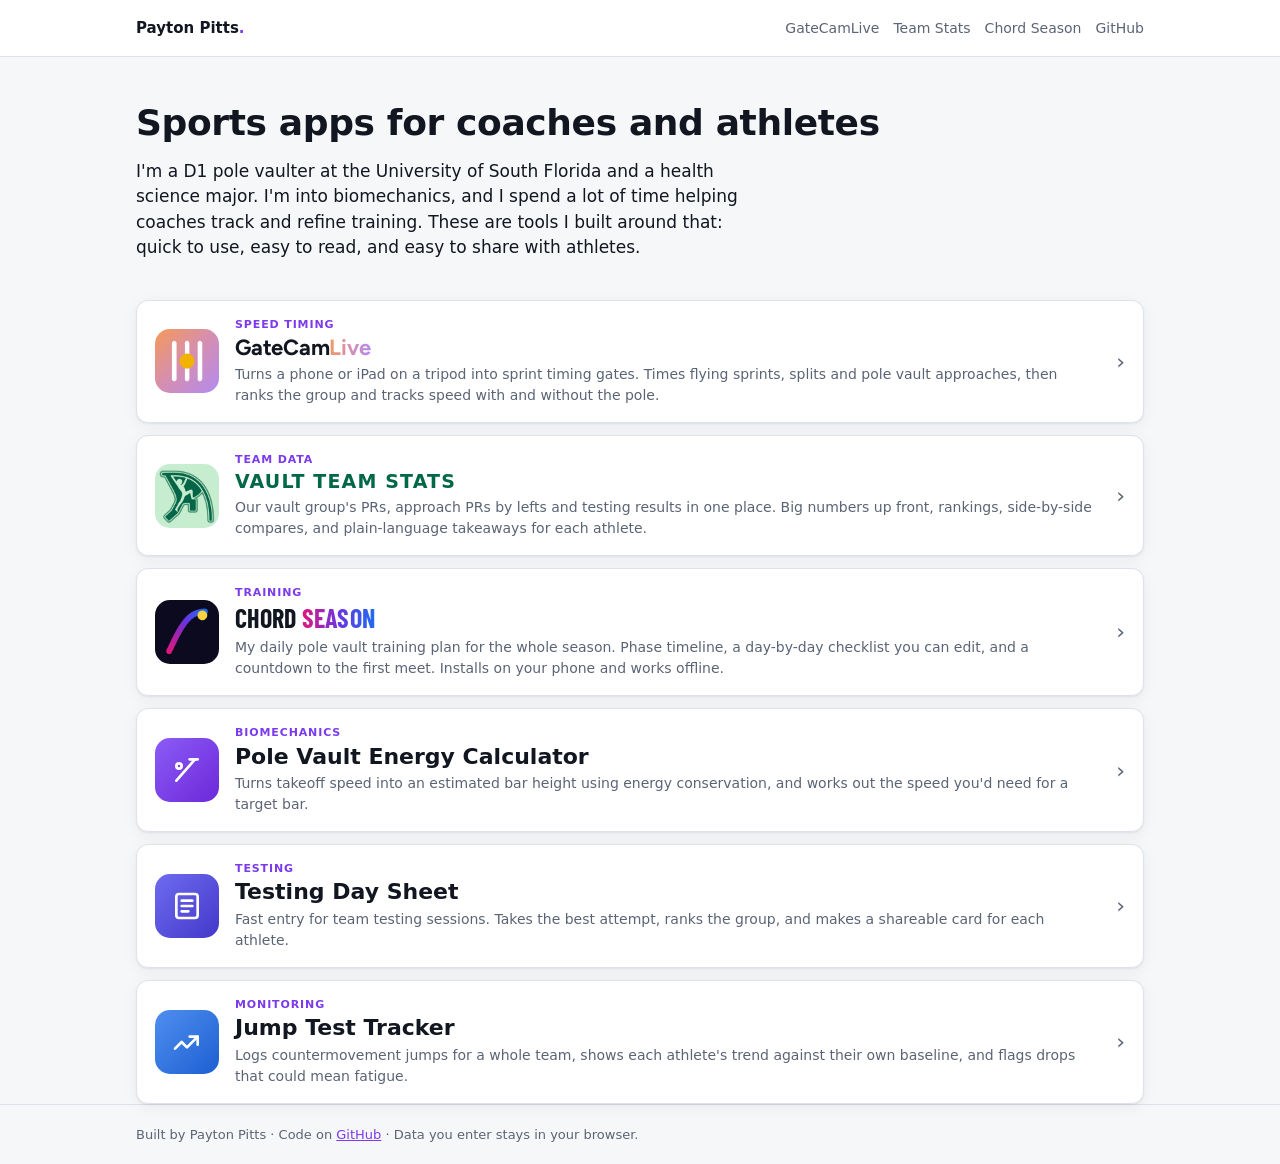
==== index.html @ 29517f49 "Give Jump Tracker a blue accent and Testing Day an indigo one Co-Authored-By: Claude Opus 5.5 <norep" ====
<!doctype html>
<html lang="en">
<head>
<meta charset="utf-8">
<meta name="viewport" content="width=device-width, initial-scale=1">
<title>Payton Pitts · Sports Apps</title>
<meta name="description" content="Sports performance apps by Payton Pitts, D1 pole vaulter at USF.">
<link rel="preconnect" href="https://fonts.googleapis.com">
<link rel="preconnect" href="https://fonts.gstatic.com" crossorigin>
<link rel="stylesheet" href="https://fonts.googleapis.com/css2?family=Figtree:wght@800&family=Barlow+Condensed:wght@700&display=swap">
<link rel="stylesheet" href="assets/style.css?v=3">
<style>
  .hero { padding: 44px 0 22px; }
  .hero p { max-width: 620px; font-size: 17px; }
  .apps { display: grid; gap: 12px; }
  .app {
    display: grid; grid-template-columns: 64px 1fr auto; gap: 16px; align-items: center;
    padding: 16px 18px; text-decoration: none; color: inherit;
    transition: border-color .15s, transform .15s;
  }
  .app:hover { border-color: var(--accent); transform: translateX(2px); }
  .app img, .app .ic { width: 64px; height: 64px; border-radius: 15px; display: block; }
  .app .ic { display: grid; place-items: center; background: linear-gradient(135deg, #8b5cf6, #6d28d9); }
  .app .ic svg { width: 32px; height: 32px; stroke: #fff; fill: none; stroke-width: 2; stroke-linecap: round; stroke-linejoin: round; }
  .app .ic.blue { background: linear-gradient(135deg, #4f8ff0, #1d5fd1); }
  .app .ic.indigo { background: linear-gradient(135deg, #6f6cf0, #4338ca); }
  .app .meta { min-width: 0; }
  .app .tag { font-size: 11px; color: var(--accent); font-weight: 700; text-transform: uppercase; letter-spacing: .08em; }
  .app .name { font-size: 22px; line-height: 1.15; margin: 2px 0 4px; font-weight: 700; color: var(--text); }
  .app p { margin: 0; color: var(--muted); font-size: 14px; }
  .app .go { color: var(--muted); font-size: 22px; padding-left: 4px; }
  .app:hover .go { color: var(--accent); }

  /* each app's own wordmark */
  .wm-gatecam { font-family: "Figtree", system-ui, sans-serif; font-weight: 800; letter-spacing: -.01em; }
  .wm-gatecam em { font-style: normal; background: linear-gradient(100deg, #F59A5B, #D58FB3 50%, #B48BF2); -webkit-background-clip: text; background-clip: text; color: transparent; }
  .wm-team { font-family: system-ui, -apple-system, "Segoe UI", Roboto, sans-serif; font-weight: 800; text-transform: uppercase; letter-spacing: .06em; font-size: 19px !important; color: #006747 !important; }
  .wm-chord { font-family: "Barlow Condensed", "Arial Narrow", sans-serif; font-weight: 700; text-transform: uppercase; letter-spacing: .01em; font-size: 26px !important; }
  .wm-chord em { font-style: normal; background: linear-gradient(90deg, #e3167b, #6a35e0, #1f6cf0); -webkit-background-clip: text; background-clip: text; color: transparent; }
  @media (prefers-color-scheme: dark) {
    .wm-team { color: #34c784 !important; }
    .wm-chord em { background-image: linear-gradient(90deg, #ff4fa3, #9474ff, #4f9bff); }
  }
  @media (max-width: 560px) {
    .app { grid-template-columns: 52px 1fr; gap: 12px; padding: 14px; align-items: start; }
    .app img, .app .ic { width: 52px; height: 52px; border-radius: 12px; }
    .app .go { display: none; }
    .app .name { font-size: 20px; }
  }
</style>
</head>
<body>
<div class="topbar"><div class="wrap">
  <a class="brand" href="./">Payton Pitts<span>.</span></a>
  <nav>
    <a href="gatecam/">GateCamLive</a>
    <a href="team/">Team Stats</a>
    <a href="chord/">Chord Season</a>
    <a href="https://github.com/paytonpittspv">GitHub</a>
  </nav>
</div></div>

<main class="wrap">
  <section class="hero">
    <h1>Sports apps for coaches and athletes</h1>
    <p>I'm a D1 pole vaulter at the University of South Florida and a health science major. I'm into biomechanics, and I spend a lot of time helping coaches track and refine training. These are tools I built around that: quick to use, easy to read, and easy to share with athletes.</p>
  </section>

  <section class="apps">
    <a class="card app" href="gatecam/">
      <img src="gatecam/icon-180.png" alt="" width="64" height="64">
      <div class="meta">
        <div class="tag">Speed timing</div>
        <div class="name wm-gatecam">GateCam<em>Live</em></div>
        <p>Turns a phone or iPad on a tripod into sprint timing gates. Times flying sprints, splits and pole vault approaches, then ranks the group and tracks speed with and without the pole.</p>
      </div>
      <span class="go" aria-hidden="true">&rsaquo;</span>
    </a>

    <a class="card app" href="team/">
      <img src="team/icon-192.png" alt="" width="64" height="64">
      <div class="meta">
        <div class="tag">Team data</div>
        <div class="name wm-team">Vault Team Stats</div>
        <p>Our vault group's PRs, approach PRs by lefts and testing results in one place. Big numbers up front, rankings, side-by-side compares, and plain-language takeaways for each athlete.</p>
      </div>
      <span class="go" aria-hidden="true">&rsaquo;</span>
    </a>

    <a class="card app" href="chord/">
      <img src="chord/icons/apple-touch-icon.png" alt="" width="64" height="64">
      <div class="meta">
        <div class="tag">Training</div>
        <div class="name wm-chord">Chord <em>Season</em></div>
        <p>My daily pole vault training plan for the whole season. Phase timeline, a day-by-day checklist you can edit, and a countdown to the first meet. Installs on your phone and works offline.</p>
      </div>
      <span class="go" aria-hidden="true">&rsaquo;</span>
    </a>

    <a class="card app" href="vault/">
      <span class="ic" aria-hidden="true"><svg viewBox="0 0 24 24"><path d="M4 20L18 4"/><path d="M14 4h6"/><circle cx="6" cy="9" r="2"/></svg></span>
      <div class="meta">
        <div class="tag">Biomechanics</div>
        <div class="name">Pole Vault Energy Calculator</div>
        <p>Turns takeoff speed into an estimated bar height using energy conservation, and works out the speed you'd need for a target bar.</p>
      </div>
      <span class="go" aria-hidden="true">&rsaquo;</span>
    </a>

    <a class="card app" href="testing/">
      <span class="ic indigo" aria-hidden="true"><svg viewBox="0 0 24 24"><rect x="4" y="3" width="16" height="18" rx="2"/><path d="M8 8h8M8 12h8M8 16h5"/></svg></span>
      <div class="meta">
        <div class="tag">Testing</div>
        <div class="name">Testing Day Sheet</div>
        <p>Fast entry for team testing sessions. Takes the best attempt, ranks the group, and makes a shareable card for each athlete.</p>
      </div>
      <span class="go" aria-hidden="true">&rsaquo;</span>
    </a>

    <a class="card app" href="jump/">
      <span class="ic blue" aria-hidden="true"><svg viewBox="0 0 24 24"><path d="M3 17l5-5 4 4 8-8"/><path d="M14 8h6v6"/></svg></span>
      <div class="meta">
        <div class="tag">Monitoring</div>
        <div class="name">Jump Test Tracker</div>
        <p>Logs countermovement jumps for a whole team, shows each athlete's trend against their own baseline, and flags drops that could mean fatigue.</p>
      </div>
      <span class="go" aria-hidden="true">&rsaquo;</span>
    </a>
  </section>
</main>

<footer class="site"><div class="wrap">
  Built by Payton Pitts · Code on <a href="https://github.com/paytonpittspv/paytonpittspv.github.io">GitHub</a> · Data you enter stays in your browser.
</div></footer>
</body>
</html>
---- assets/style.css ----
:root {
  --bg: #f6f7f9;
  --surface: #ffffff;
  --surface-2: #eef1f5;
  --text: #121620;
  --muted: #5b6475;
  --line: #dde2ea;
  --accent: #7c3aed;
  --accent-ink: #ffffff;
  --good: #1f9d6b;
  --warn: #d98a00;
  --bad: #d64545;
  --chart-1: #7c3aed;
  --chart-2: #c026d3;
  --chart-3: #8a94a6;
  --radius: 12px;
  --shadow: 0 1px 2px rgba(16, 22, 32, .06), 0 4px 16px rgba(16, 22, 32, .05);
  color-scheme: light;
}
@media (prefers-color-scheme: dark) {
  :root {
    --bg: #0d1117;
    --surface: #151b24;
    --surface-2: #1c2430;
    --text: #e8ecf2;
    --muted: #96a0b2;
    --line: #273142;
    --accent: #a78bfa;
    --accent-ink: #14101f;
    --good: #3ccf91;
    --warn: #f2b134;
    --bad: #ff6b6b;
    --chart-1: #a78bfa;
    --chart-2: #f0abfc;
    --chart-3: #6c778a;
    --shadow: none;
    color-scheme: dark;
  }
}

* { box-sizing: border-box; }
html { -webkit-text-size-adjust: 100%; }
body {
  margin: 0;
  background: var(--bg);
  color: var(--text);
  font: 15px/1.5 "Inter", system-ui, -apple-system, "Segoe UI", Roboto, sans-serif;
}
a { color: var(--accent); }
h1, h2, h3 { line-height: 1.2; margin: 0 0 .4em; letter-spacing: -.01em; }
h1 { font-size: clamp(26px, 5vw, 36px); }
h2 { font-size: 20px; }
h3 { font-size: 16px; }
p { margin: 0 0 1em; }
.muted { color: var(--muted); }
.small { font-size: 13px; }
.num { font-variant-numeric: tabular-nums; }

.wrap { max-width: 1040px; margin: 0 auto; padding: 0 16px; }

.topbar {
  border-bottom: 1px solid var(--line);
  background: var(--surface);
}
.topbar .wrap {
  display: flex; align-items: center; justify-content: space-between;
  gap: 12px; height: 56px;
}
.brand { font-weight: 700; color: var(--text); text-decoration: none; }
.brand span { color: var(--accent); }
.topbar nav { display: flex; gap: 14px; flex-wrap: wrap; }
.topbar nav a { color: var(--muted); text-decoration: none; font-size: 14px; }
.topbar nav a:hover, .topbar nav a[aria-current] { color: var(--text); }

header.page { padding: 28px 0 8px; }
main { padding-bottom: 48px; }

.card {
  background: var(--surface);
  border: 1px solid var(--line);
  border-radius: var(--radius);
  padding: 18px;
  box-shadow: var(--shadow);
}
.grid { display: grid; gap: 16px; }
.grid.two { grid-template-columns: repeat(auto-fit, minmax(300px, 1fr)); }
.grid.three { grid-template-columns: repeat(auto-fit, minmax(240px, 1fr)); }
.stack > * + * { margin-top: 16px; }

.row { display: flex; gap: 10px; flex-wrap: wrap; align-items: end; }
label { display: grid; gap: 4px; font-size: 13px; color: var(--muted); }
input, select {
  font: inherit; color: var(--text);
  background: var(--surface-2);
  border: 1px solid var(--line);
  border-radius: 8px;
  padding: 8px 10px;
  min-width: 0;
}
input:focus, select:focus, button:focus-visible { outline: 2px solid var(--accent); outline-offset: 1px; }
input[type="number"] { width: 100%; }
input[type="range"] { padding: 0; accent-color: var(--accent); }

button, .btn {
  font: inherit; font-weight: 600; font-size: 14px;
  border: 1px solid var(--line);
  background: var(--surface-2);
  color: var(--text);
  border-radius: 8px;
  padding: 8px 14px;
  cursor: pointer;
  text-decoration: none;
  display: inline-flex; align-items: center; gap: 6px;
}
button.primary, .btn.primary { background: var(--accent); border-color: var(--accent); color: var(--accent-ink); }
button.ghost { background: transparent; }
button:hover { filter: brightness(1.05); }

.seg { display: inline-flex; border: 1px solid var(--line); border-radius: 8px; overflow: hidden; }
.seg button { border: 0; border-radius: 0; background: transparent; padding: 6px 12px; }
.seg button[aria-pressed="true"] { background: var(--accent); color: var(--accent-ink); }

.table-wrap { overflow-x: auto; }
table { width: 100%; border-collapse: collapse; font-size: 14px; }
th, td { text-align: left; padding: 9px 10px; border-bottom: 1px solid var(--line); white-space: nowrap; }
th { font-size: 12px; text-transform: uppercase; letter-spacing: .04em; color: var(--muted); font-weight: 600; }
td.r, th.r { text-align: right; }
tbody tr:hover { background: var(--surface-2); }

.pill {
  display: inline-block; font-size: 12px; font-weight: 600;
  padding: 2px 8px; border-radius: 999px;
  background: var(--surface-2); color: var(--muted);
}
.pill.good { background: color-mix(in srgb, var(--good) 16%, transparent); color: var(--good); }
.pill.warn { background: color-mix(in srgb, var(--warn) 18%, transparent); color: var(--warn); }
.pill.bad  { background: color-mix(in srgb, var(--bad) 16%, transparent); color: var(--bad); }

.stat { display: grid; gap: 2px; }
.stat .k { font-size: 12px; color: var(--muted); text-transform: uppercase; letter-spacing: .04em; }
.stat .v { font-size: 28px; font-weight: 700; font-variant-numeric: tabular-nums; }
.stat .v small { font-size: 14px; font-weight: 500; color: var(--muted); }

.note {
  border-left: 3px solid var(--accent);
  background: var(--surface-2);
  padding: 10px 12px; border-radius: 0 8px 8px 0;
  font-size: 13px; color: var(--muted);
}

footer.site { border-top: 1px solid var(--line); padding: 20px 0; color: var(--muted); font-size: 13px; }

svg text { fill: var(--muted); font: 11px system-ui, sans-serif; }

@media (max-width: 560px) {
  .topbar nav { display: none; }
  .stat .v { font-size: 24px; }
}
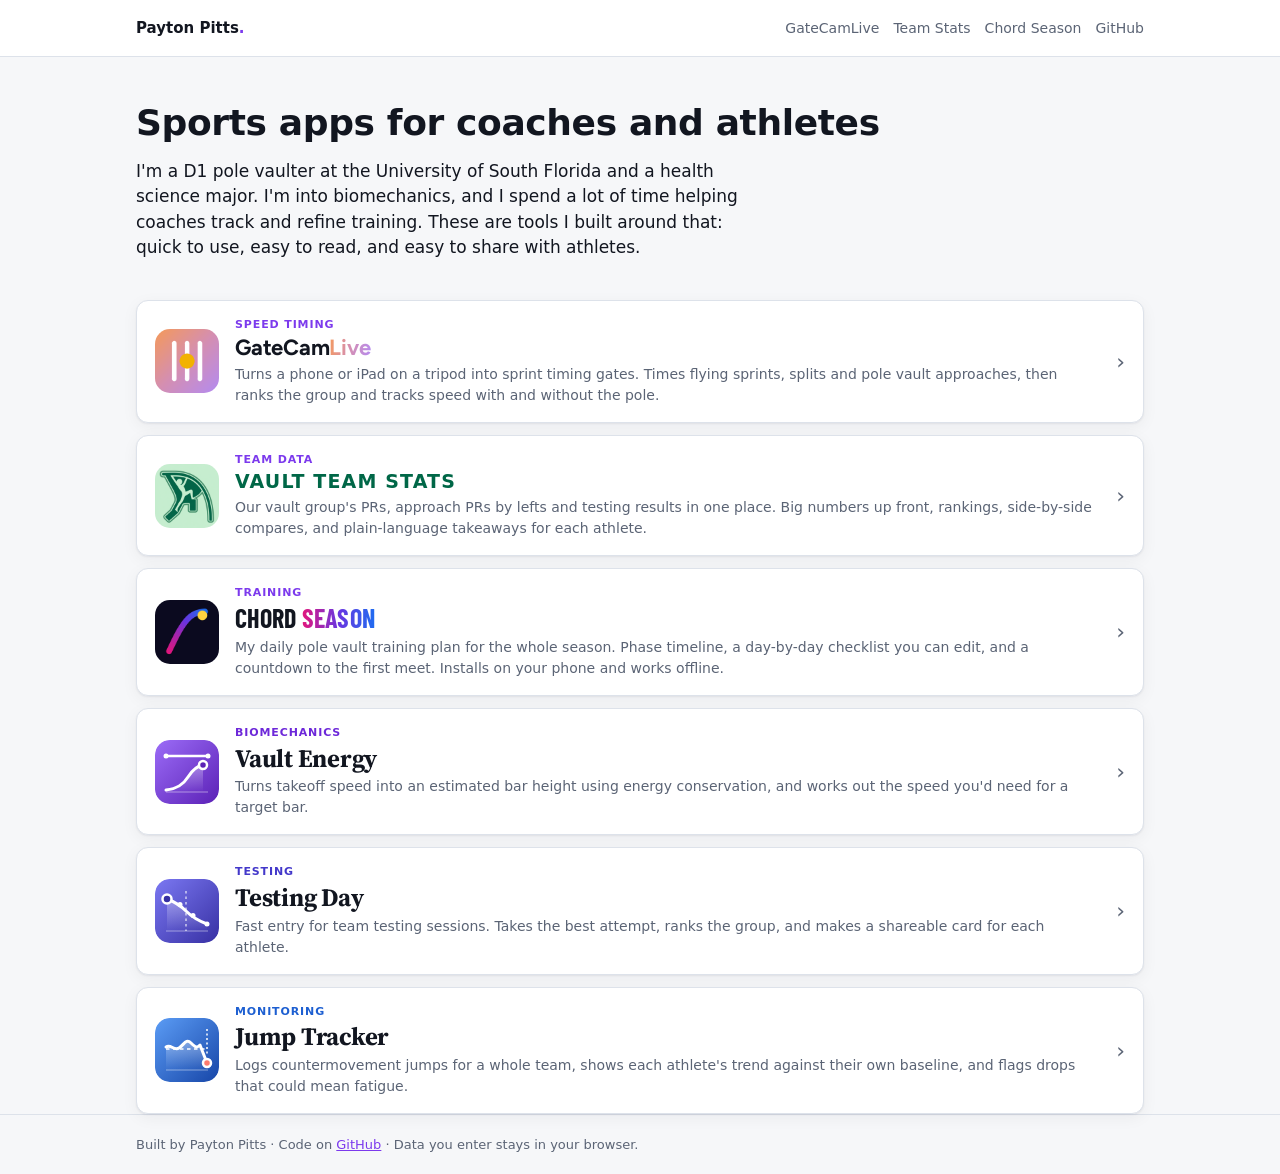
==== commit 4647868e: "Home: serif titles and new chart icons for Vault Energy, Testing Day, Jump Tracker Co-Authored-By: C" ====
--- a/index.html
+++ b/index.html
@@ -7,7 +7,7 @@
 <meta name="description" content="Sports performance apps by Payton Pitts, D1 pole vaulter at USF.">
 <link rel="preconnect" href="https://fonts.googleapis.com">
 <link rel="preconnect" href="https://fonts.gstatic.com" crossorigin>
-<link rel="stylesheet" href="https://fonts.googleapis.com/css2?family=Figtree:wght@800&family=Barlow+Condensed:wght@700&display=swap">
+<link rel="stylesheet" href="https://fonts.googleapis.com/css2?family=Figtree:wght@800&family=Barlow+Condensed:wght@700&family=Source+Serif+4:opsz,wght@8..60,600&display=swap">
 <link rel="stylesheet" href="assets/style.css?v=3">
 <style>
   .hero { padding: 44px 0 22px; }
@@ -22,8 +22,12 @@
   .app img, .app .ic { width: 64px; height: 64px; border-radius: 15px; display: block; }
   .app .ic { display: grid; place-items: center; background: linear-gradient(135deg, #8b5cf6, #6d28d9); }
   .app .ic svg { width: 32px; height: 32px; stroke: #fff; fill: none; stroke-width: 2; stroke-linecap: round; stroke-linejoin: round; }
-  .app .ic.blue { background: linear-gradient(135deg, #4f8ff0, #1d5fd1); }
-  .app .ic.indigo { background: linear-gradient(135deg, #6f6cf0, #4338ca); }
+  /* the three lab apps share the serif title used inside them, each in its own accent */
+  .wm-lab { font-family: "Source Serif 4", Georgia, serif; font-weight: 600; letter-spacing: -.01em; font-size: 25px !important; }
+  .t-purple { --app: #6d28d9; } .t-indigo { --app: #4338ca; } .t-blue { --app: #1d5fd1; }
+  @media (prefers-color-scheme: dark) { .t-purple { --app: #b49cff; } .t-indigo { --app: #a5adff; } .t-blue { --app: #7cb2ff; } }
+  .app[class*="t-"] .tag, .app[class*="t-"]:hover .go { color: var(--app); }
+  .app[class*="t-"]:hover { border-color: var(--app); }
   .app .meta { min-width: 0; }
   .app .tag { font-size: 11px; color: var(--accent); font-weight: 700; text-transform: uppercase; letter-spacing: .08em; }
   .app .name { font-size: 22px; line-height: 1.15; margin: 2px 0 4px; font-weight: 700; color: var(--text); }
@@ -97,31 +101,31 @@
       <span class="go" aria-hidden="true">&rsaquo;</span>
     </a>
 
-    <a class="card app" href="vault/">
-      <span class="ic" aria-hidden="true"><svg viewBox="0 0 24 24"><path d="M4 20L18 4"/><path d="M14 4h6"/><circle cx="6" cy="9" r="2"/></svg></span>
+    <a class="card app t-purple" href="vault/">
+      <img src="vault/icon.svg" alt="" width="64" height="64">
       <div class="meta">
         <div class="tag">Biomechanics</div>
-        <div class="name">Pole Vault Energy Calculator</div>
+        <div class="name wm-lab">Vault Energy</div>
         <p>Turns takeoff speed into an estimated bar height using energy conservation, and works out the speed you'd need for a target bar.</p>
       </div>
       <span class="go" aria-hidden="true">&rsaquo;</span>
     </a>
 
-    <a class="card app" href="testing/">
-      <span class="ic indigo" aria-hidden="true"><svg viewBox="0 0 24 24"><rect x="4" y="3" width="16" height="18" rx="2"/><path d="M8 8h8M8 12h8M8 16h5"/></svg></span>
+    <a class="card app t-indigo" href="testing/">
+      <img src="testing/icon.svg" alt="" width="64" height="64">
       <div class="meta">
         <div class="tag">Testing</div>
-        <div class="name">Testing Day Sheet</div>
+        <div class="name wm-lab">Testing Day</div>
         <p>Fast entry for team testing sessions. Takes the best attempt, ranks the group, and makes a shareable card for each athlete.</p>
       </div>
       <span class="go" aria-hidden="true">&rsaquo;</span>
     </a>
 
-    <a class="card app" href="jump/">
-      <span class="ic blue" aria-hidden="true"><svg viewBox="0 0 24 24"><path d="M3 17l5-5 4 4 8-8"/><path d="M14 8h6v6"/></svg></span>
+    <a class="card app t-blue" href="jump/">
+      <img src="jump/icon.svg" alt="" width="64" height="64">
       <div class="meta">
         <div class="tag">Monitoring</div>
-        <div class="name">Jump Test Tracker</div>
+        <div class="name wm-lab">Jump Tracker</div>
         <p>Logs countermovement jumps for a whole team, shows each athlete's trend against their own baseline, and flags drops that could mean fatigue.</p>
       </div>
       <span class="go" aria-hidden="true">&rsaquo;</span>
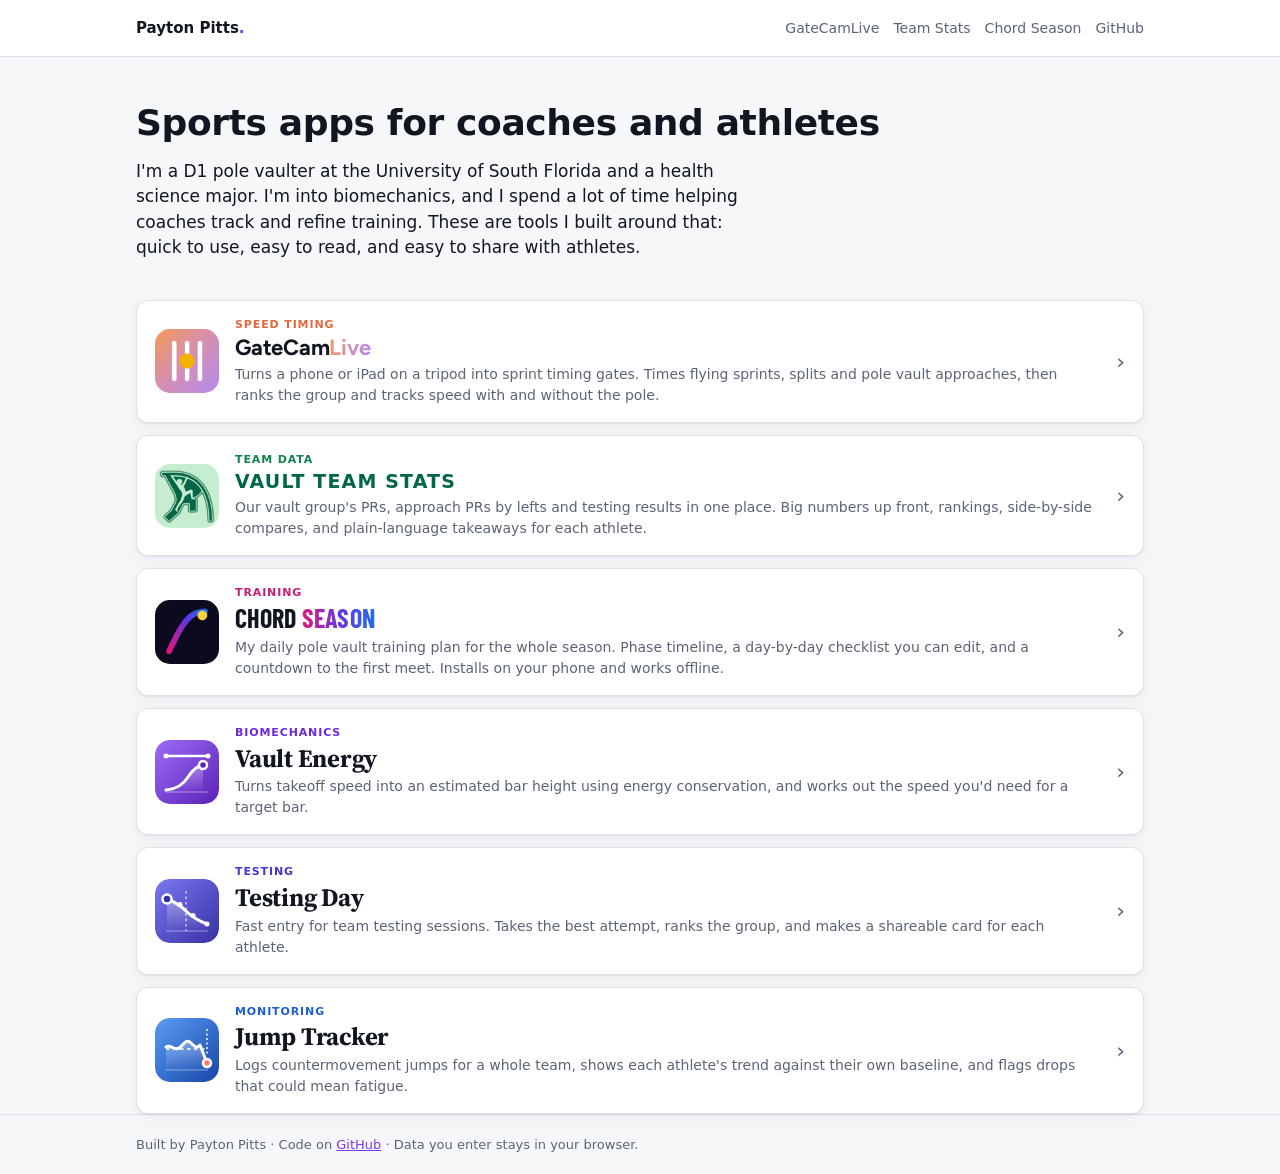
==== commit 68c6db2f: "Home: coral, green and pink labels for GateCamLive, Team Stats, Chord Season Co-Authored-By: Claude " ====
--- a/index.html
+++ b/index.html
@@ -24,8 +24,8 @@
   .app .ic svg { width: 32px; height: 32px; stroke: #fff; fill: none; stroke-width: 2; stroke-linecap: round; stroke-linejoin: round; }
   /* the three lab apps share the serif title used inside them, each in its own accent */
   .wm-lab { font-family: "Source Serif 4", Georgia, serif; font-weight: 600; letter-spacing: -.01em; font-size: 25px !important; }
-  .t-purple { --app: #6d28d9; } .t-indigo { --app: #4338ca; } .t-blue { --app: #1d5fd1; }
-  @media (prefers-color-scheme: dark) { .t-purple { --app: #b49cff; } .t-indigo { --app: #a5adff; } .t-blue { --app: #7cb2ff; } }
+  .t-coral { --app: #e2663f; } .t-green { --app: #13804f; } .t-pink { --app: #c81d77; } .t-purple { --app: #6d28d9; } .t-indigo { --app: #4338ca; } .t-blue { --app: #1d5fd1; }
+  @media (prefers-color-scheme: dark) { .t-coral { --app: #ff9a7a; } .t-green { --app: #4cc38a; } .t-pink { --app: #ff7ab8; } .t-purple { --app: #b49cff; } .t-indigo { --app: #a5adff; } .t-blue { --app: #7cb2ff; } }
   .app[class*="t-"] .tag, .app[class*="t-"]:hover .go { color: var(--app); }
   .app[class*="t-"]:hover { border-color: var(--app); }
   .app .meta { min-width: 0; }
@@ -71,7 +71,7 @@
   </section>
 
   <section class="apps">
-    <a class="card app" href="gatecam/">
+    <a class="card app t-coral" href="gatecam/">
       <img src="gatecam/icon-180.png" alt="" width="64" height="64">
       <div class="meta">
         <div class="tag">Speed timing</div>
@@ -81,7 +81,7 @@
       <span class="go" aria-hidden="true">&rsaquo;</span>
     </a>
 
-    <a class="card app" href="team/">
+    <a class="card app t-green" href="team/">
       <img src="team/icon-192.png" alt="" width="64" height="64">
       <div class="meta">
         <div class="tag">Team data</div>
@@ -91,7 +91,7 @@
       <span class="go" aria-hidden="true">&rsaquo;</span>
     </a>
 
-    <a class="card app" href="chord/">
+    <a class="card app t-pink" href="chord/">
       <img src="chord/icons/apple-touch-icon.png" alt="" width="64" height="64">
       <div class="meta">
         <div class="tag">Training</div>
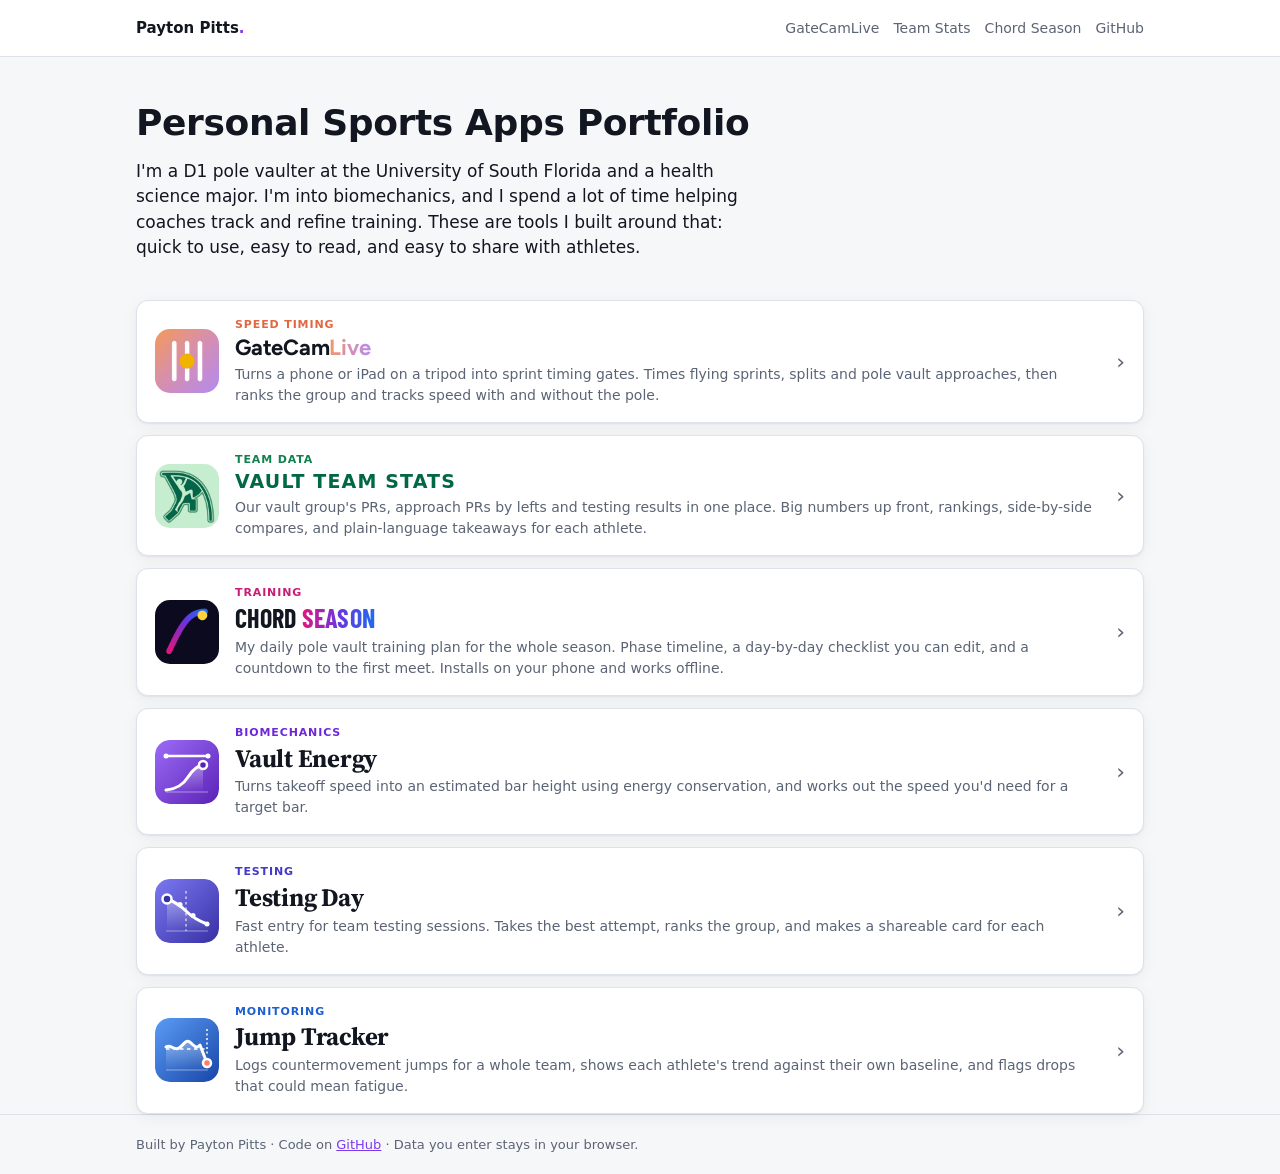
==== commit 51ab2253: "Home: retitle to Personal Sports Apps Portfolio Co-Authored-By: Claude Opus 5.5 <noreply@anthropic.c" ====
--- a/index.html
+++ b/index.html
@@ -3,7 +3,7 @@
 <head>
 <meta charset="utf-8">
 <meta name="viewport" content="width=device-width, initial-scale=1">
-<title>Payton Pitts · Sports Apps</title>
+<title>Payton Pitts · Personal Sports Apps Portfolio</title>
 <meta name="description" content="Sports performance apps by Payton Pitts, D1 pole vaulter at USF.">
 <link rel="preconnect" href="https://fonts.googleapis.com">
 <link rel="preconnect" href="https://fonts.gstatic.com" crossorigin>
@@ -66,7 +66,7 @@
 
 <main class="wrap">
   <section class="hero">
-    <h1>Sports apps for coaches and athletes</h1>
+    <h1>Personal Sports Apps Portfolio</h1>
     <p>I'm a D1 pole vaulter at the University of South Florida and a health science major. I'm into biomechanics, and I spend a lot of time helping coaches track and refine training. These are tools I built around that: quick to use, easy to read, and easy to share with athletes.</p>
   </section>
 
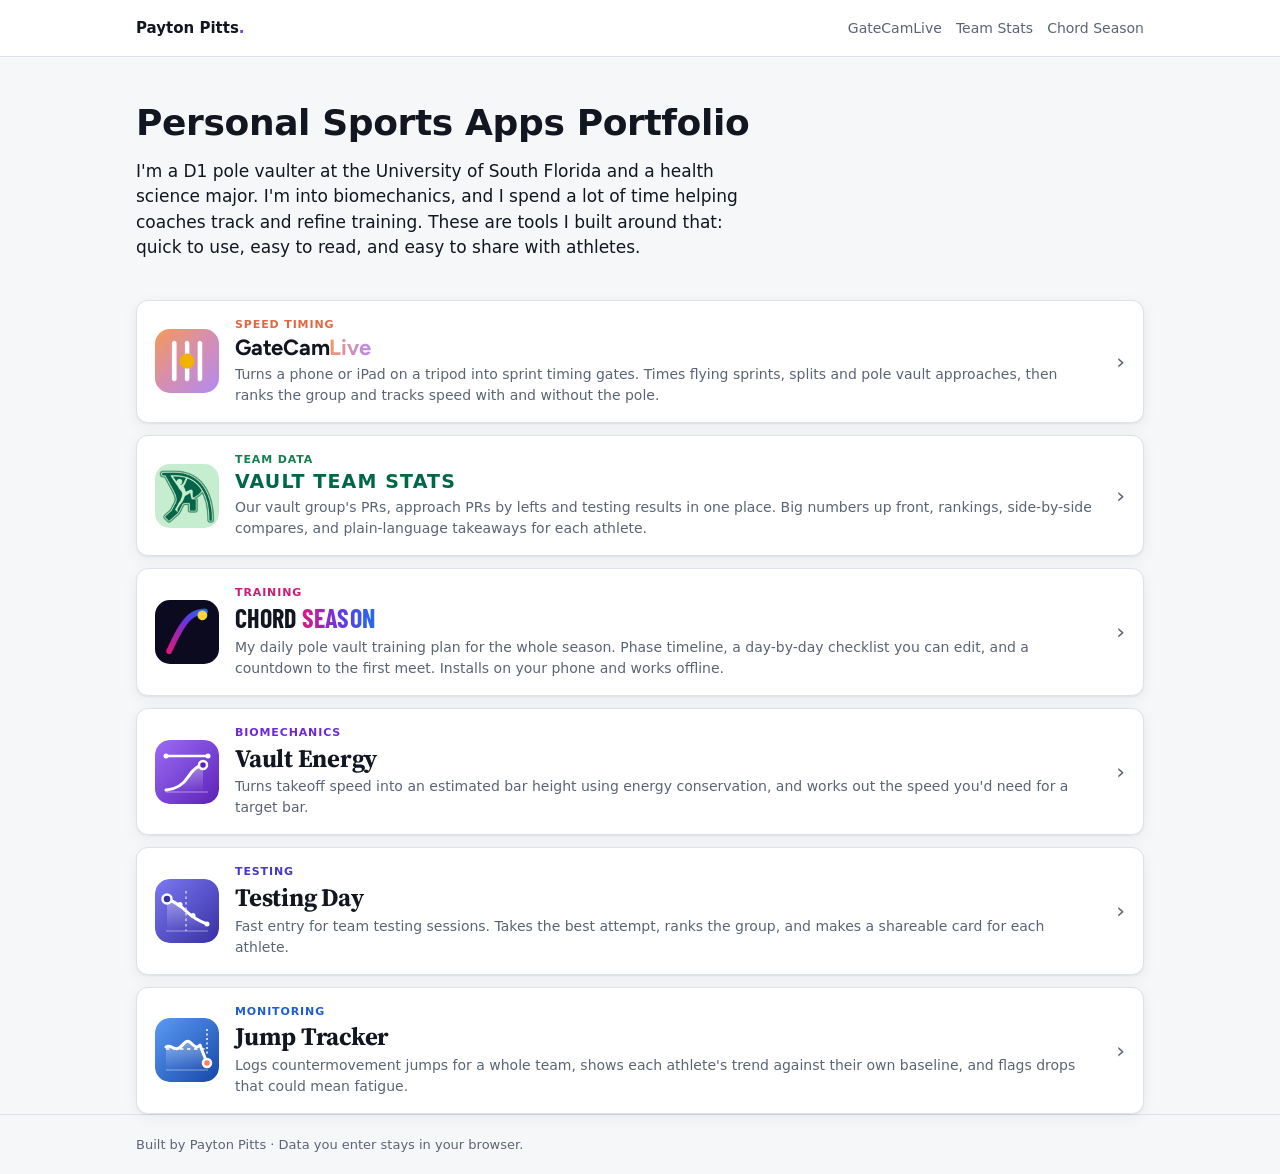
==== commit 5d42019c: "Home: remove GitHub links Co-Authored-By: Claude Opus 5.5 <noreply@anthropic.com> Claude-Session: ht" ====
--- a/index.html
+++ b/index.html
@@ -60,7 +60,6 @@
     <a href="gatecam/">GateCamLive</a>
     <a href="team/">Team Stats</a>
     <a href="chord/">Chord Season</a>
-    <a href="https://github.com/paytonpittspv">GitHub</a>
   </nav>
 </div></div>
 
@@ -134,7 +133,7 @@
 </main>
 
 <footer class="site"><div class="wrap">
-  Built by Payton Pitts · Code on <a href="https://github.com/paytonpittspv/paytonpittspv.github.io">GitHub</a> · Data you enter stays in your browser.
+  Built by Payton Pitts · Data you enter stays in your browser.
 </div></footer>
 </body>
 </html>
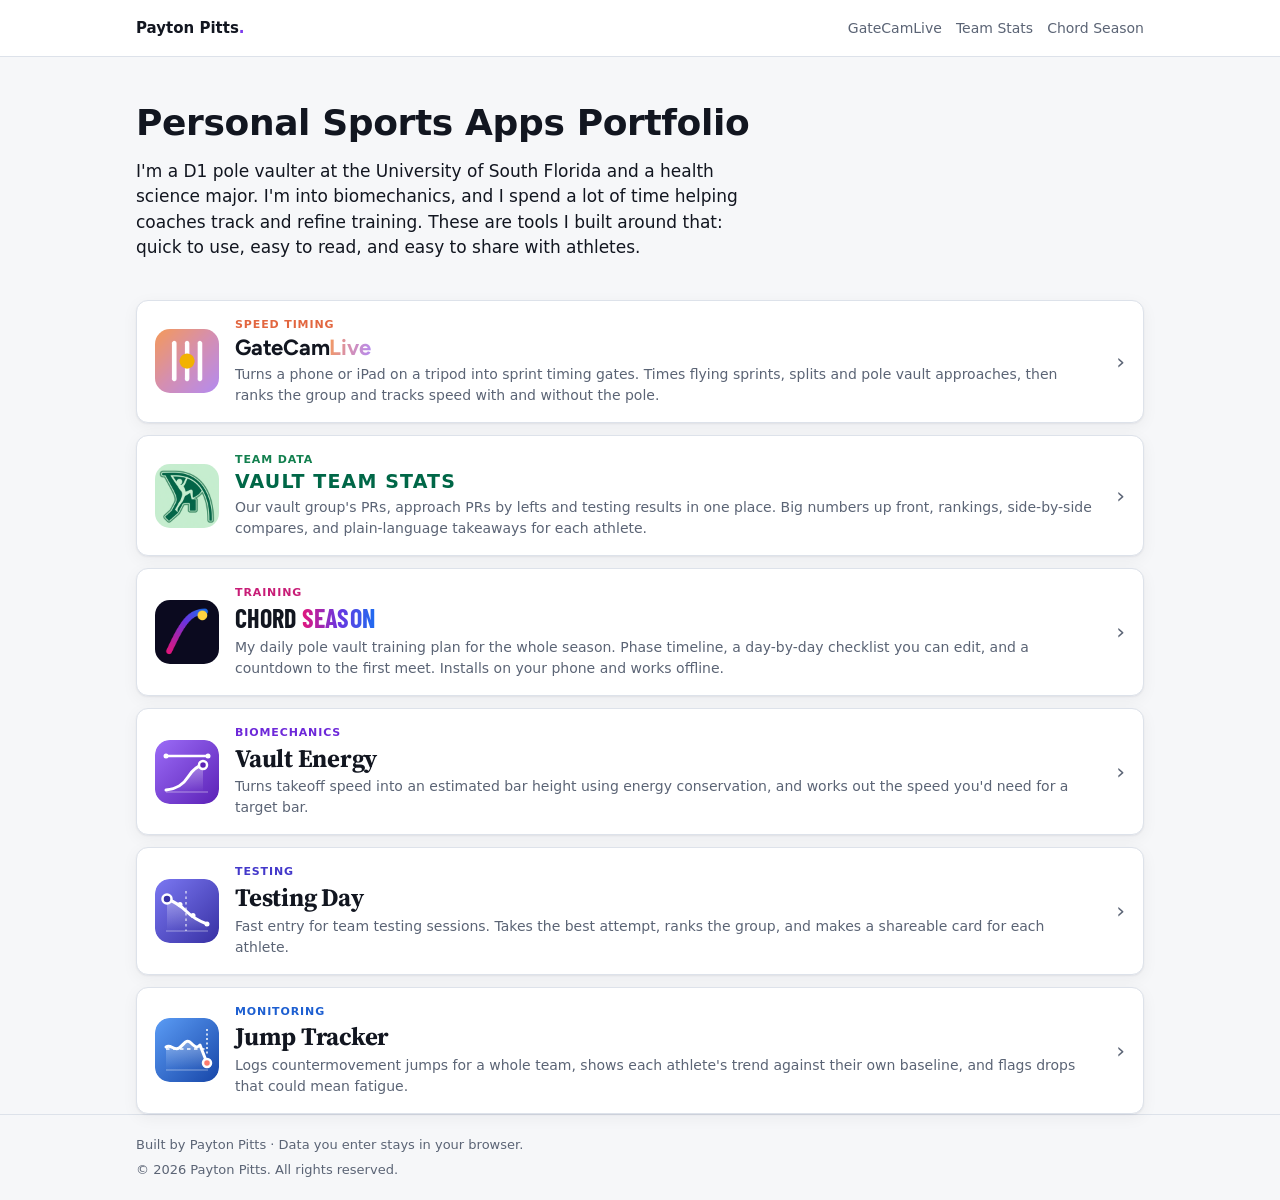
==== commit 89e50259: "Add copyright line to the bottom of every app and the home page Co-Authored-By: Claude Opus 5.5 <nor" ====
--- a/index.html
+++ b/index.html
@@ -8,7 +8,7 @@
 <link rel="preconnect" href="https://fonts.googleapis.com">
 <link rel="preconnect" href="https://fonts.gstatic.com" crossorigin>
 <link rel="stylesheet" href="https://fonts.googleapis.com/css2?family=Figtree:wght@800&family=Barlow+Condensed:wght@700&family=Source+Serif+4:opsz,wght@8..60,600&display=swap">
-<link rel="stylesheet" href="assets/style.css?v=3">
+<link rel="stylesheet" href="assets/style.css?v=4">
 <style>
   .hero { padding: 44px 0 22px; }
   .hero p { max-width: 620px; font-size: 17px; }
@@ -134,6 +134,7 @@
 
 <footer class="site"><div class="wrap">
   Built by Payton Pitts · Data you enter stays in your browser.
+  <div class="copy">© 2026 Payton Pitts. All rights reserved.</div>
 </div></footer>
 </body>
 </html>
--- a/assets/style.css
+++ b/assets/style.css
@@ -149,6 +149,7 @@
 }
 
 footer.site { border-top: 1px solid var(--line); padding: 20px 0; color: var(--muted); font-size: 13px; }
+footer.site .copy { margin-top: 6px; }
 
 svg text { fill: var(--muted); font: 11px system-ui, sans-serif; }
 
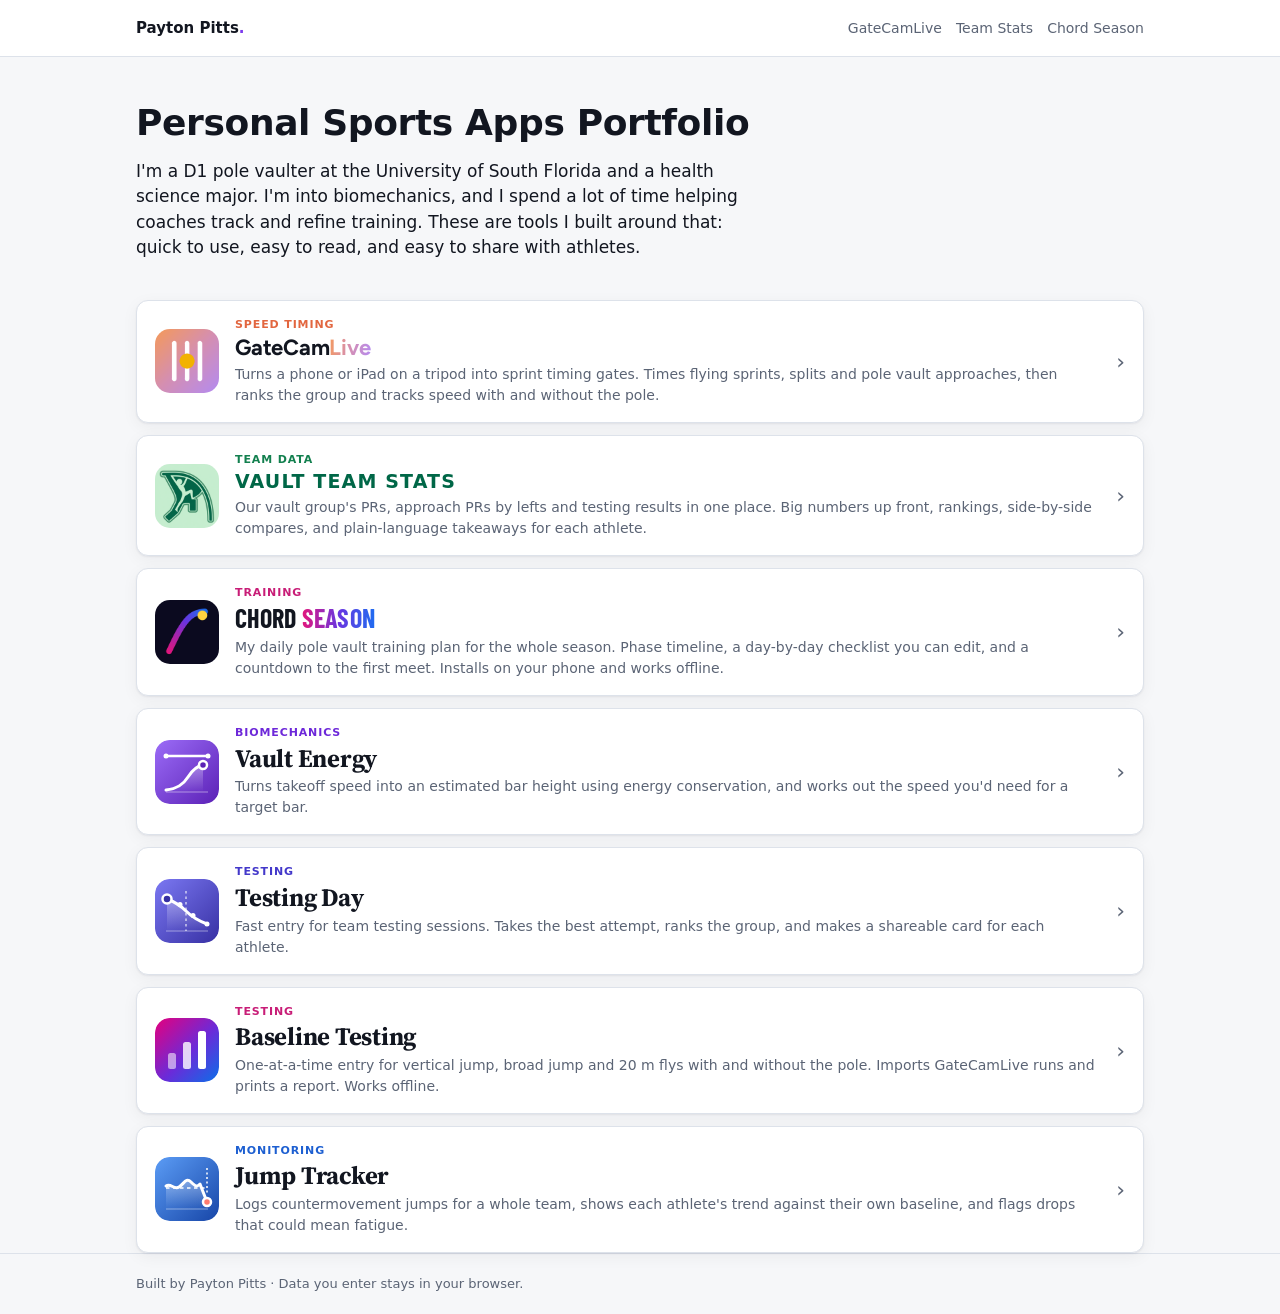
==== commit 5031a7e9: "Add Baseline Testing app Offline-capable entry sheet for vertical jump, broad jump and 20 m flys wit" ====
--- a/index.html
+++ b/index.html
@@ -8,7 +8,7 @@
 <link rel="preconnect" href="https://fonts.googleapis.com">
 <link rel="preconnect" href="https://fonts.gstatic.com" crossorigin>
 <link rel="stylesheet" href="https://fonts.googleapis.com/css2?family=Figtree:wght@800&family=Barlow+Condensed:wght@700&family=Source+Serif+4:opsz,wght@8..60,600&display=swap">
-<link rel="stylesheet" href="assets/style.css?v=4">
+<link rel="stylesheet" href="assets/style.css?v=3">
 <style>
   .hero { padding: 44px 0 22px; }
   .hero p { max-width: 620px; font-size: 17px; }
@@ -120,6 +120,16 @@
       <span class="go" aria-hidden="true">&rsaquo;</span>
     </a>
 
+    <a class="card app t-pink" href="baseline/">
+      <img src="baseline/icon.svg" alt="" width="64" height="64">
+      <div class="meta">
+        <div class="tag">Testing</div>
+        <div class="name wm-lab">Baseline Testing</div>
+        <p>One-at-a-time entry for vertical jump, broad jump and 20 m flys with and without the pole. Imports GateCamLive runs and prints a report. Works offline.</p>
+      </div>
+      <span class="go" aria-hidden="true">&rsaquo;</span>
+    </a>
+
     <a class="card app t-blue" href="jump/">
       <img src="jump/icon.svg" alt="" width="64" height="64">
       <div class="meta">
@@ -134,7 +144,6 @@
 
 <footer class="site"><div class="wrap">
   Built by Payton Pitts · Data you enter stays in your browser.
-  <div class="copy">© 2026 Payton Pitts. All rights reserved.</div>
 </div></footer>
 </body>
 </html>
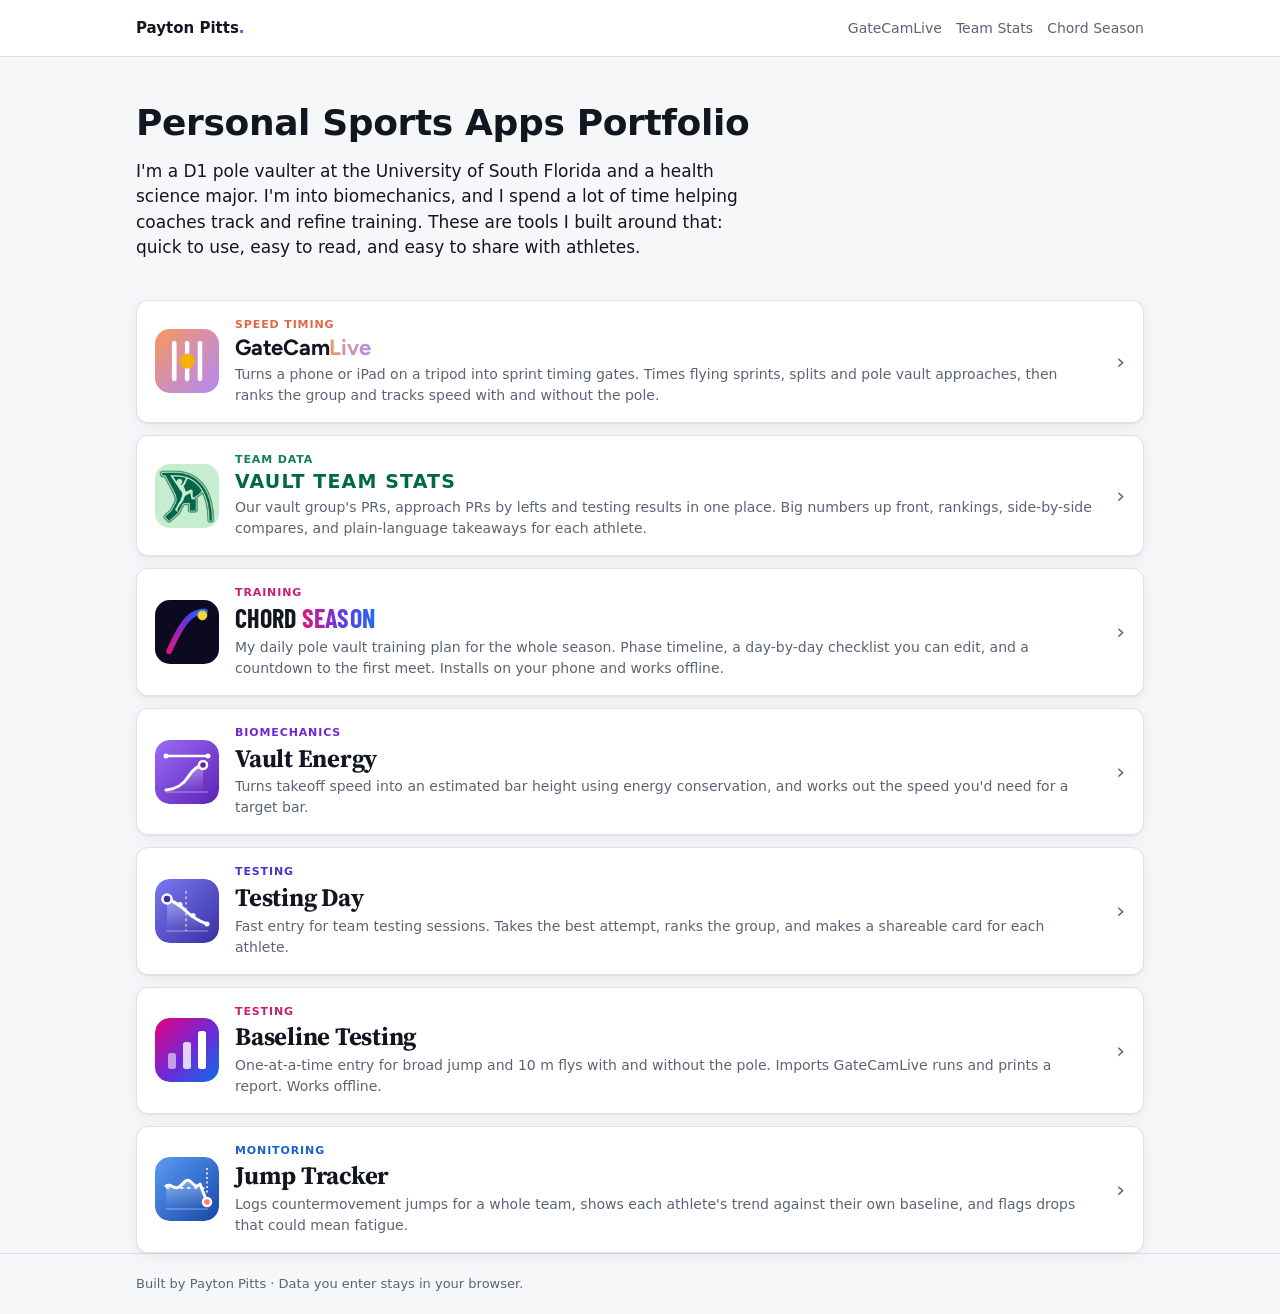
==== commit 016900a6: "Baseline Testing: 10 m flys, drop vertical jump, metric broad jump Fly tests are now 10 m. Vertical " ====
--- a/index.html
+++ b/index.html
@@ -125,7 +125,7 @@
       <div class="meta">
         <div class="tag">Testing</div>
         <div class="name wm-lab">Baseline Testing</div>
-        <p>One-at-a-time entry for vertical jump, broad jump and 20 m flys with and without the pole. Imports GateCamLive runs and prints a report. Works offline.</p>
+        <p>One-at-a-time entry for broad jump and 10 m flys with and without the pole. Imports GateCamLive runs and prints a report. Works offline.</p>
       </div>
       <span class="go" aria-hidden="true">&rsaquo;</span>
     </a>
